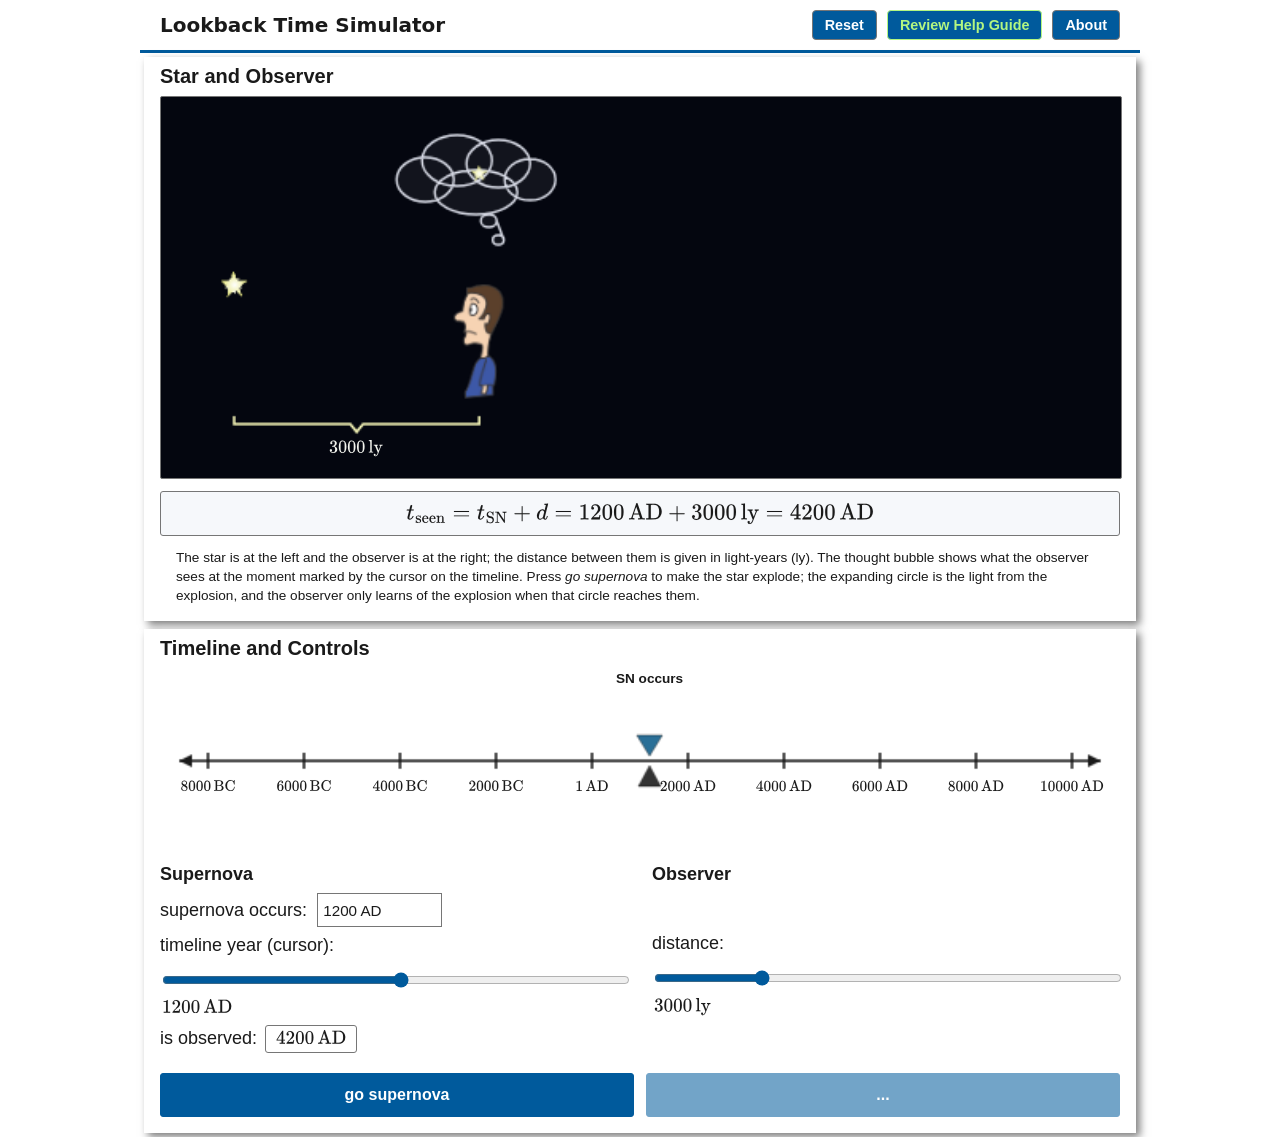
==== html5/index.html @ 791a2f91 "initial commit" ====
<!DOCTYPE html>
<html lang="en">
<head>
  <meta charset="utf-8">
  <meta name="viewport" content="width=device-width, initial-scale=1">
  <title>Lookback Time Simulator</title>

  <!-- KL-UNL shared foundation (copied in unchanged) -->
  <link href="foundation/kl-unl.css" type="text/css" rel="stylesheet" media="all">
  <!-- Sim-specific styles only -->
  <link href="styles/styles.css" type="text/css" rel="stylesheet" media="all">
</head>
<body>
  <a class="sr-only sr-only-focusable" href="#controls-heading">Skip to controls</a>

  <div class="app-shell">

    <!-- Title bar + Reset / Help / About come from the shared masthead component. -->
    <kl-unl-masthead sim-id="lookbackTime" json-url="foundation/contents.json"></kl-unl-masthead>

    <main class="app-layout sim-layout">

      <!-- ============================================================= -->
      <!-- Display panel: the star, the observer, and the expanding light -->
      <!-- ============================================================= -->
      <section class="panel sim-panel" aria-labelledby="display-heading">
        <h2 id="display-heading" class="panel__heading">Star and Observer</h2>

        <div class="sim-panel__body">
          <div class="panel__canvas-wrap sim-canvas-wrap">
            <canvas id="display-canvas" class="sim-canvas" width="604" height="240"
                    role="img" aria-label="Star and observer display"
                    aria-describedby="display-desc"></canvas>
            <!-- Overlay for the distance label (real HTML/MathJax so it zooms and
                 exposes the MathJax menu); positioned under the brace in JS. -->
            <div id="display-overlay" class="sim-display__overlay" aria-hidden="true">
              <span id="dist-brace-label" class="sim-dist-label"></span>
            </div>
          </div>

          <!-- Live lookback-time relation, typeset by MathJax via klunlShowEquation. -->
          <div class="sim-equation">
            <div id="lookback-eqn" class="sim-equation__math" aria-hidden="true"></div>
            <p id="lookback-eqn-sr" class="sr-only"></p>
          </div>

          <p class="panel__help">
            The star is at the left and the observer is at the right; the distance
            between them is given in light-years (ly). The thought bubble shows what
            the observer sees at the moment marked by the cursor on the timeline. Press
            <em>go supernova</em> to make the star explode; the expanding circle is the
            light from the explosion, and the observer only learns of the explosion when
            that circle reaches them.
          </p>
        </div>

        <!-- Text equivalent of the canvas, updated from state. -->
        <p id="display-desc" class="sr-only" aria-live="polite"></p>
      </section>

      <!-- ============================================================= -->
      <!-- Timeline + Controls panel                                     -->
      <!-- ============================================================= -->
      <section class="panel sim-panel" aria-labelledby="controls-heading">
        <h2 id="controls-heading" class="panel__heading">Timeline and Controls</h2>

        <div class="sim-panel__body">

          <!-- Timeline: canvas draws the axis, cursor and markers; the numeric tick
               labels live in an HTML overlay so they are MathJax-typeset and zoom. -->
          <div class="sim-timeline">
            <div class="panel__canvas-wrap sim-canvas-wrap">
              <canvas id="timeline-canvas" class="sim-canvas" width="600" height="120"
                      role="img" aria-label="Timeline of years"
                      aria-describedby="timeline-desc"></canvas>
              <!-- Overlay layer (year ticks + moving labels), positioned in JS. -->
              <div id="timeline-overlay" class="sim-timeline__overlay" aria-hidden="true"></div>
            </div>
            <p id="timeline-desc" class="sr-only" aria-live="polite"></p>
          </div>

          <div class="sim-controls">

            <!-- ---- Supernova / timeline-year controls ---- -->
            <fieldset class="control-fieldset sim-fieldset">
              <legend class="control-fieldset__legend">Supernova</legend>

              <div class="control-row sim-row">
                <label class="control-row__label" for="sn-year-input">supernova occurs:</label>
                <input class="control-row__input sim-year-input" type="text"
                       id="sn-year-input" inputmode="text" autocomplete="off"
                       aria-describedby="sn-year-hint" value="1200 AD">
                <span id="sn-year-hint" class="sr-only">Type a year such as 1200 AD or 500 BC, then press Enter.</span>
              </div>

              <div class="control-row sim-row sim-row--slider">
                <label class="control-row__label" for="year-range" id="year-range-label">timeline year (cursor):</label>
                <input class="control-row__slider sim-slider" type="range" id="year-range"
                       min="-7999" max="10000" step="1" value="1200"
                       aria-describedby="year-range-value">
                <output class="sim-value" id="year-range-value" for="year-range"></output>
              </div>

              <div class="sim-row--observed">
                <span class="control-row__label">is observed:</span>
                <output class="sim-value sim-value--boxed" id="observed-output" for="year-range"></output>
              </div>
            </fieldset>

            <!-- ---- Observer distance control ---- -->
            <fieldset class="control-fieldset sim-fieldset">
              <legend class="control-fieldset__legend">Observer</legend>

              <div class="control-row sim-row sim-row--slider sim-row--align-slider">
                <label class="control-row__label" for="dist-range">distance:</label>
                <input class="control-row__slider sim-slider" type="range" id="dist-range"
                       min="1000" max="10000" step="100" value="3000"
                       aria-describedby="dist-value">
                <output class="sim-value" id="dist-value" for="dist-range"></output>
              </div>
            </fieldset>

            <!-- ---- Run controls ---- -->
            <div class="button-row sim-button-row">
              <button type="button" class="button sim-button" id="start-reset-button">go supernova</button>
              <button type="button" class="button sim-button" id="pause-resume-button" disabled>...</button>
            </div>

          </div><!-- /sim-controls -->
        </div>
      </section>

      <!-- Polite announcements of committed state changes. -->
      <p id="sr-status" class="sr-only" aria-live="polite"></p>

    </main>
  </div>

  <!-- Foundation equation helper (copied in unchanged) -->
  <script src="foundation/kl-unl.js"></script>
  <!-- Shared masthead custom element (copied in unchanged) -->
  <script src="foundation/kl-unl-masthead.js"></script>

  <!-- MathJax (vendored locally; SVG output is self-contained, no CDN). -->
  <script>
    window.MathJax = {
      loader: { failed: function (err) { console.warn('[MathJax] optional component not vendored:', err.message); } },
      tex: { inlineMath: [['\\(', '\\)'], ['$', '$']] },
      svg: { fontCache: 'none' },
      options: { enableMenu: true, menuOptions: { settings: { assistiveMml: false } } }
    };
  </script>
  <script src="assets/mathjax/tex-mml-svg.js"></script>

  <!-- Sim logic -->
  <script src="simulation.js"></script>
</body>
</html>
---- html5/foundation/kl-unl.css ----
/* Default CSS style */

/* Default color palette and style for project, including masthead */
:root {
  --foreground-color:        #1a1a1a;  /* dark charcoal grey */
  --background-color:        #ffffff;  /* white              */
  --alert-color-r:           #ea351f;  /* red-orange         */
  --alert-color-g:           #b3f681;  /* light neon green   */
  --outline-color:           #005fcc;  /* deep azure blue    */
  
  --button-foreground-color: #ffffff;  /* white              */
  --button-background-color: #005a9c;  /* french blue        */
  --button-outline-width:    2px;      /* aka focus ring     */
  --button-outline-style:    solid;
  --button-outline-color:    #ffbc00;  /* yellow-orange      */
  --button-hover-darken:     0.9;      /* reduces brightness to 90% */

  --border-width:            1px;
  --border-style:            solid;
  --border-color:            #767676;  /* medium grey        */
  --border-bottom-width:     3px;
  --border-bottom-style:     solid;
  --border-bottom-color:     #005a9c;  /* french blue        */
}

html {
  font-size:      100%;
}

body {
  font-family:    Sans-Serif, Arial, Helvetica, sans-serif;
  font-size:      0.9rem;
  margin:         0;
  color:          var(--foreground-color, #1a1a1a);
  background:     var(--background-color, #ffffff);
}

/* Visually hidden, available to screen readers */
.sr-only {
  position:       absolute;
  width:          1px;
  height:         1px;
  padding:        0;
  margin:         -1px;
  overflow:       hidden;
  clip:           rect(0, 0, 0, 0);
  white-space:    nowrap;
  border:         0;
}

.sr-only-focusable:active,
.sr-only-focusable:focus {
  position:       static;
  width:          auto;
  height:         auto;
  margin:         0;
  overflow:       visible;
  clip:           auto;
  white-space:    normal;
  padding:        0.5rem 1rem;
  color:          var(--foreground-color, #1a1a1a);
  background:     var(--background-color, #ffffff);
  border-width:   var(--border-width,     1px);
  border-style:   var(--border-style,     solid);
  border-color:   var(--border-color,     #767676);
  z-index:        1000;
}

.app-shell {
  position:       relative;
  max-width:      62.5rem;
  margin:         0 auto;
  min-height:     20rem;
}

.app-shell__backdrop {
  position:       absolute;
  left:           0;
  top:            0;
  z-index:        0;
  pointer-events: none;
  box-shadow:     0.25rem 0.25rem 0.5rem rgba(0, 0, 0, 0.5);
}

.app-layout {
  position:       relative;
  z-index:        1;
  display:        grid;
  grid-template-columns: 25rem 1fr;
  grid-template-rows:    auto;
  gap:            0;
  align-items:    start;
  padding-top:    0.25rem;
}

.app-layout__left {
  display:        flex;
  flex-direction: column;
  gap:            0;
}
u
.app-layout__right {
  min-width:      0;
}

.panel {
  background:     var(--background-color, #ffffff);
  box-shadow:     0.25rem 0.25rem 0.5rem rgba(0, 0, 0, 0.5);
}

.panel__heading {
  margin:         0;
  padding:        0.5rem 1rem;
  font-size:      1rem;
  font-weight:    bold;
}

.panel--size {
  min-height:     26.875rem;
}

.panel--size .panel__canvas-wrap {
  padding:        0 1.25rem 1rem;
}

.panel--cursor {
  padding:        0 0 1rem;
}

.panel__canvas-wrap {
  line-height:    0;
}

.panel__help {
  margin:         0.75rem 1rem 0;
  font-size:      0.85rem;
  line-height:    1.4;
}

.control-fieldset {
  border:         0;
  margin:         0;
  padding:        0 1rem 0.5rem;
}

.control-fieldset__legend {
  font-weight:    bold;
  padding:        0 0 0.5rem;
}

.control-fieldset--plot {
  padding-top:    0.25rem;
}

/* Desktop widths (larger screens) */
.control-row {
  display:        grid;
  grid-template-columns: repeat(auto-fit, minmax(auto, 1fr));  /* Update for specific case */
  align-items:    center;
  gap:            0.35rem 0.5rem;
  margin-bottom:  0.25rem;
}

.control-row__label {
  font-weight:    normal;
}

.control-row__input {
  font-size:      0.95rem;
  width:          5.75rem;
  min-height:     1.5rem;
  padding:        0.25rem 0.35rem;
  color:          var(--foreground-color, #1a1a1a);
  background:     var(--background-color, #ffffff);
  border-width:   var(--border-width,     1px);
  border-style:   var(--border-style,     solid);
  border-color:   var(--border-color,     #767676);
}

.control-row__slider {
  display:        block;
  cursor:         pointer;
}

.control-row--axes {
  grid-template-columns: auto 1fr auto 1fr;
  margin-bottom:  0.75rem;
}

.control-row--axes label {
  font-weight:    normal;
}

.control-row--axes select {
  min-height:     2.75rem;
  padding:        0.25rem;
  color:          var(--foreground-color, #1a1a1a);
  background:     var(--background-color, #ffffff);
  border-width:   var(--border-width,     1px);
  border-style:   var(--border-style,     solid);
  border-color:   var(--border-color,     #767676);
}

.control-grid {
  display:        grid;
  grid-template-columns: 1fr 1fr;
  gap:            0.5rem 1rem;
}

.control-choice {
  display:        flex;
  align-items:    center;
  gap:            0.35rem;
  min-height:     1.25rem;
}

.control-choice input[type="checkbox"],
.control-choice input[type="radio"] {
  width:          1.25rem;
  height:         1.25rem;
  flex-shrink:    0;
  margin:         0;
}

.control-choice label {
  cursor:         pointer;
  font-weight:    normal;
}

.button {
  min-height:     2.75rem;
  min-width:      2.75rem;
  padding:        0.35rem 0.75rem;
  cursor:         pointer;
}

.button-row {
  display:        flex;
  width:          100%;
  justify-content: space-between;  /* Flush to the edges, space between them */
}

/* Focus: visible for keyboard users; suppress only for mouse clicks where supported */
:focus:not(:focus-visible) {
  outline:        0;
}

:focus-visible {
  outline-width:  0.125rem;
  outline-style:  solid;
  outline-color:  var(--outline-color,    #005fcc);
  outline-offset: 0.125rem;
}

.modal {
  display:        none;
  z-index:        20;
  position:       absolute;
  left:           20%;
  top:            20%;
  right:          20%;
  overflow:       auto;
  background:     var(--alert-color-r,    #ea351f);
}

.modal-content {
  display:        flex;
  align-items:    flex-start;
  justify-content: space-between;
  gap:            0.5rem;
  margin:         0.125rem;
  padding:        0.5rem;
  color:          var(--foreground-color, #1a1a1a);
  background:     var(--background-color, #ffffff);
  border-width:   var(--border-width,     1px);
  border-style:   var(--border-style,     solid);
  border-color:   var(--border-color,     #767676);
}

.close {
  color:          var(--border-color,     #767676);
  font-size:      1.75rem;
  font-weight:    bold;
  line-height:    1;
  cursor:         pointer;
  flex-shrink:    0;
  min-width:      2.75rem;
  min-height:     2.75rem;
  text-align:     center;
}

.close:hover,
.close:focus {
  color:          var(--foreground-color, #1a1a1a);
}

.controls-panel {
  grid-column:    1 / -1;
  display:        grid;
  grid-template-columns: 25rem 1fr;
  align-items:    start;
}

/* Handheld widths (smaller screens) */
@media (max-width: 56rem) {
  .app-layout {
    grid-template-columns: 1fr;
  }

  .controls-panel {
    display:      block;
  }

  .control-row {
    grid-template-columns: repeat(auto-fit, minmax(auto, 1fr));  /* Update for specific case */
  }

  .control-row__slider {
    grid-column:  1 / -1;
  }

  .control-row--axes {
    grid-template-columns: 1fr 1fr;
  }

  .control-grid,
  .control-grid--stars {
    grid-template-columns: 1fr 1fr;
  }
}
---- html5/styles/styles.css ----
/* =====================================================================
   Lookback Time Simulator -- sim-specific styles ONLY.
   The shared look/palette comes from foundation/kl-unl.css; this file
   layers sim-specific structure on top without editing the foundation.
   ===================================================================== */

:root {
  /* Sim spacing scale (rem) -- reused for consistent rhythm. */
  --sim-gap:        0.75rem;
  --sim-pad:        1rem;
  /* Display "sky" colours (the original Flash stage was a black sky). */
  --sim-sky:        #04060f;
  --sim-sky-border: #767676;
}

/* Larger, zoomable body copy (foundation default is 0.9rem; rule 10 floor
   is ~1.125rem). Everything is in rem/em so it tracks the browser setting. */
.sim-layout {
  font-size:      1.125rem;
}

/* Both panels stack full-width in reading order (mirrors the original's two
   stacked panels) and the layout reflows to a single column for free. */
.sim-layout {
  grid-template-columns: 1fr;
  gap:            0.5rem;
  padding:        0.25rem;
}

.sim-panel {
  padding-bottom: var(--sim-pad);
  /* Allow the panel (a grid item) to shrink below the canvas's intrinsic
     width, so a narrow viewport doesn't get horizontal overflow. */
  min-width:      0;
}

.sim-panel__body {
  padding:        0 var(--sim-pad);
  min-width:      0;
}

.sim-canvas-wrap {
  min-width:      0;
}

.panel__heading {
  font-size:      1.25rem;
}

/* ---- Canvas stage (scales to fit, preserves aspect ratio) ---- */
.sim-canvas-wrap {
  position:       relative;
  line-height:    0;
}

.sim-canvas {
  display:        block;
  width:          100%;          /* scales with the panel width ... */
  height:         auto;          /* ... keeping the aspect ratio */
  max-width:      100%;
  touch-action:   none;   /* draggable surfaces: don't scroll/zoom the page */
}

#display-canvas {
  background:     var(--sim-sky);
  border:         1px solid var(--sim-sky-border);
  border-radius:  2px;
  aspect-ratio:   604 / 240;     /* shrink the box proportionally as width drops */
}

#timeline-canvas {
  background:     var(--background-color, #fff);
  aspect-ratio:   600 / 120;
}

/* Distance label, centered under the brace, over the dark display canvas. */
.sim-display__overlay {
  position:       absolute;
  left:           0;
  top:            0;
  width:          100%;
  height:         100%;
  pointer-events: none;
}

.sim-dist-label {
  position:       absolute;
  transform:      translateX(-50%);
  white-space:    nowrap;
  line-height:    1;
  color:          #f3f4ee;       /* light text on the night sky */
  font-size:      0.95rem;
}

/* ---- Lookback-time equation ---- */
.sim-equation {
  margin:         var(--sim-gap) 0 0;
  padding:        0.5rem 0.75rem;
  text-align:     center;
  border:         1px solid var(--border-color, #767676);
  border-radius:  3px;
  background:     #f6f8fb;
  overflow-x:     auto;          /* long equation scrolls inside the box,
                                    never pushing the page wider */
}

.sim-equation__math {
  font-size:      1.2rem;
  line-height:    1.4;
}

/* ---- Timeline overlay (numeric tick + moving labels) ---- */
.sim-timeline {
  margin-bottom:  0.25rem;       /* tighter: bring the controls up */
}

.sim-timeline__overlay {
  position:       absolute;
  left:           0;
  top:            0;
  width:          100%;
  height:         100%;
  pointer-events: none;
}

.sim-tick-label,
.sim-marker-label {
  position:       absolute;
  transform:      translateX(-50%);
  white-space:    nowrap;
  line-height:    1;
  font-size:      0.8rem;
  color:          var(--foreground-color, #1a1a1a);
}

.sim-marker-label {
  font-size:      0.85rem;
  font-weight:    bold;
}

.sim-marker-label--observed {
  color:          #8a1500;
}

/* ---- Controls ---- */
.sim-controls {
  margin-top:     0.25rem;        /* tighter: bring the control boxes up */
  display:        grid;
  grid-template-columns: 1fr 1fr;
  gap:            var(--sim-gap) 1.5rem;
  align-items:    start;
}

.sim-fieldset {
  padding:        0;
  margin:         0;
}

/* Align labels and their values/inputs down a shared column. */
.sim-row {
  grid-template-columns: max-content minmax(0, 1fr) auto;
  align-items:    center;
  gap:            0.4rem 0.6rem;
  margin-bottom:  0.5rem;
}

/* Slider rows stack: label, slider, then the value left-aligned and pulled
   up close to the slider. */
.sim-row--slider {
  display:        flex;
  flex-direction: column;
  align-items:    stretch;
  gap:            0;
}

.sim-row--slider .sim-value {
  text-align:     left;          /* left-align the value under the slider */
  min-width:      0;
  margin-top:     -0.35rem;       /* nudge it up toward the slider */
  padding-left:   0.1rem;
}

/* Push the distance slider down so it lines up (bottom-aligned) with the
   timeline-year slider, whose column has an extra "supernova occurs" row
   above it. Only applies in the two-column layout (reset when stacked). */
.sim-row--align-slider {
  margin-top:     2.5rem;
}

.sim-year-input {
  width:          7rem;
}

/* Numeric readouts: right-aligned so digits line up. */
.sim-value {
  font-variant-numeric: tabular-nums;
  text-align:     right;
  min-width:      4.5rem;
  font-size:      1rem;
}

/* "is observed:" row -- label and boxed answer sit close together. */
.sim-row--observed {
  display:        flex;
  align-items:    center;
  gap:            0.5rem;
  margin-bottom:  0.5rem;
}

.sim-value--boxed {
  text-align:     left;
  min-width:      0;
  padding:        0.25rem 0.6rem;
  border:         1px solid var(--border-color, #767676);
  border-radius:  3px;
  background:     var(--background-color, #ffffff);
}

.sim-button-row {
  grid-column:    1 / -1;
  gap:            0.75rem;
}

/* Blue buttons with white text, using the foundation palette variables
   (the foundation .button class sets size/padding but not colors). */
.sim-button {
  flex:           1 1 0;
  font-size:      1rem;
  font-weight:    600;
  color:          var(--button-foreground-color, #ffffff);
  background:     var(--button-background-color, #005a9c);
  border:         1px solid var(--button-background-color, #005a9c);
  border-radius:  3px;
}

.sim-button:hover:not(:disabled) {
  filter:         brightness(var(--button-hover-darken, 0.9));
}

.sim-button:disabled {
  opacity:        0.55;
  cursor:         not-allowed;
}

/* ---- Native range slider: comfortable, keyboard-friendly, big track ---- */
.sim-slider {
  width:          100%;
  min-height:     2.75rem;       /* >=44px touch target */
  accent-color:   var(--button-background-color, #005a9c);
  cursor:         pointer;
}

.sim-slider:disabled {
  opacity:        0.5;
  cursor:         not-allowed;
}

/* ===== Responsive: tablet / phone portrait ===== */
@media (max-width: 56rem) {
  .sim-controls {
    grid-template-columns: 1fr;   /* stack the two control groups */
  }
  .sim-row--align-slider {
    margin-top:   0.5rem;         /* stacked: no cross-column alignment needed */
  }
}

@media (max-width: 30rem) {
  .sim-layout {
    font-size:    1.0625rem;
  }
  .sim-button-row {
    flex-wrap:    wrap;
  }
  .sim-equation__math {
    font-size:    1.05rem;
  }
  /* Thin the 10 timeline labels to 5 evenly-spaced ones so they don't overlap
     at phone-portrait width (the axis tick marks on the canvas still show all). */
  .sim-tick-label[data-tick="1"],
  .sim-tick-label[data-tick="3"],
  .sim-tick-label[data-tick="5"],
  .sim-tick-label[data-tick="7"],
  .sim-tick-label[data-tick="9"] {
    display:      none;
  }
  .sim-tick-label {
    font-size:    0.72rem;
  }
}

/* ===== Reduced motion: the JS jumps to end states instead of animating;
   nothing here flashes. ===== */
@media (prefers-reduced-motion: reduce) {
  .sim-canvas {
    /* no CSS transitions to suppress; canvas redraws are state-driven */
  }
}
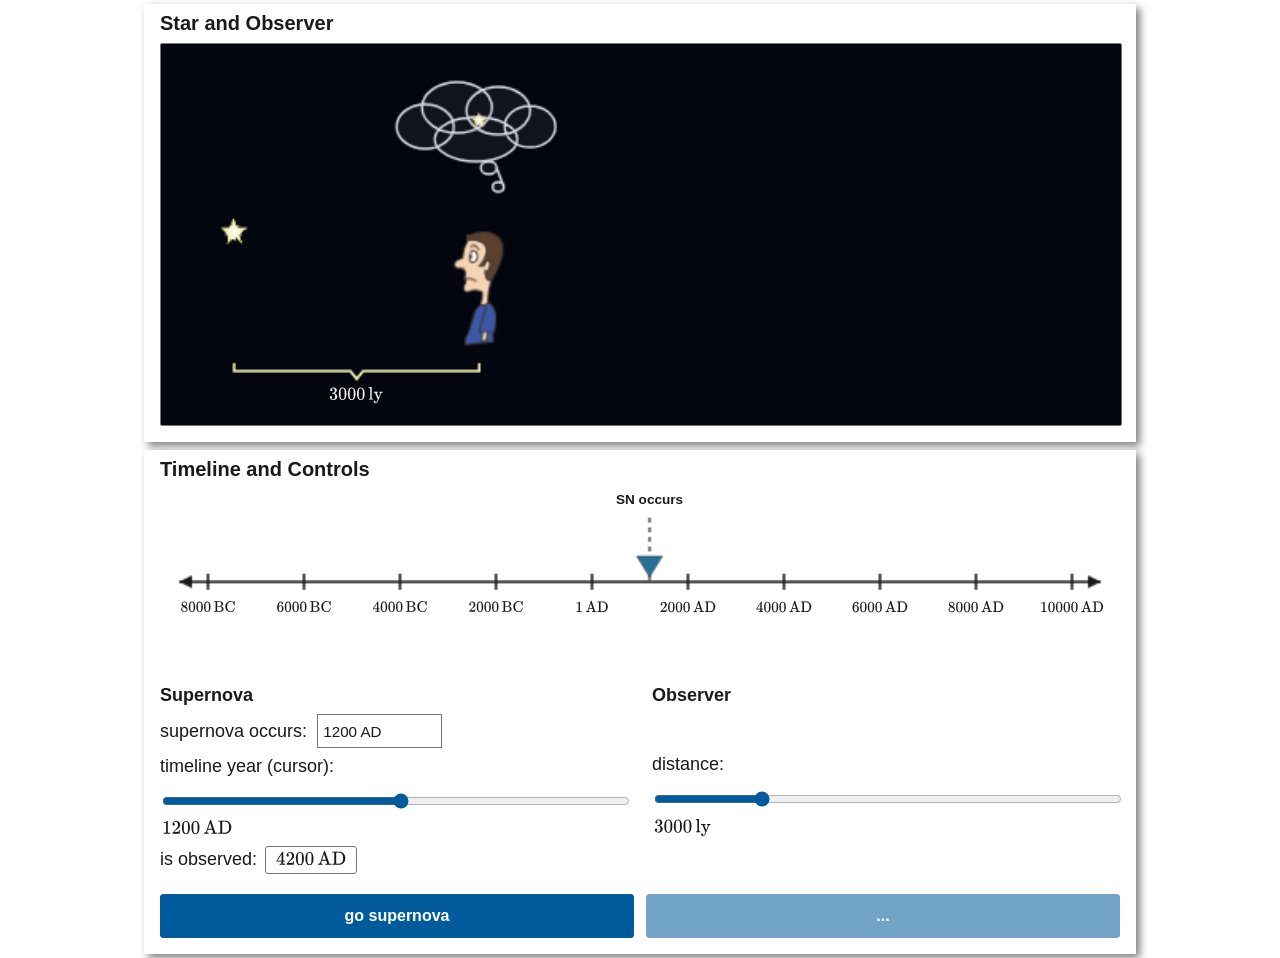
==== commit 1c66bd61: "..." ====
--- a/html5/index.html
+++ b/html5/index.html
@@ -37,25 +37,11 @@
               <span id="dist-brace-label" class="sim-dist-label"></span>
             </div>
           </div>
-
-          <!-- Live lookback-time relation, typeset by MathJax via klunlShowEquation. -->
-          <div class="sim-equation">
-            <div id="lookback-eqn" class="sim-equation__math" aria-hidden="true"></div>
-            <p id="lookback-eqn-sr" class="sr-only"></p>
-          </div>
-
-          <p class="panel__help">
-            The star is at the left and the observer is at the right; the distance
-            between them is given in light-years (ly). The thought bubble shows what
-            the observer sees at the moment marked by the cursor on the timeline. Press
-            <em>go supernova</em> to make the star explode; the expanding circle is the
-            light from the explosion, and the observer only learns of the explosion when
-            that circle reaches them.
-          </p>
         </div>
 
-        <!-- Text equivalent of the canvas, updated from state. -->
-        <p id="display-desc" class="sr-only" aria-live="polite"></p>
+        <!-- Text equivalent of the canvas (read when the screen reader reaches the
+             canvas via aria-describedby; the single live region is #sr-status). -->
+        <p id="display-desc" class="sr-only"></p>
       </section>
 
       <!-- ============================================================= -->
@@ -76,7 +62,7 @@
               <!-- Overlay layer (year ticks + moving labels), positioned in JS. -->
               <div id="timeline-overlay" class="sim-timeline__overlay" aria-hidden="true"></div>
             </div>
-            <p id="timeline-desc" class="sr-only" aria-live="polite"></p>
+            <p id="timeline-desc" class="sr-only"></p>
           </div>
 
           <div class="sim-controls">
@@ -95,15 +81,20 @@
 
               <div class="control-row sim-row sim-row--slider">
                 <label class="control-row__label" for="year-range" id="year-range-label">timeline year (cursor):</label>
+                <!-- aria-valuetext (set in JS) speaks the year + era, e.g. "1200 AD"
+                     / "8000 BC", instead of the raw signed number. -->
                 <input class="control-row__slider sim-slider" type="range" id="year-range"
                        min="-7999" max="10000" step="1" value="1200"
-                       aria-describedby="year-range-value">
-                <output class="sim-value" id="year-range-value" for="year-range"></output>
+                       aria-valuetext="1200 AD">
+                <!-- MathJax value is visual only; the spoken value is on the slider. -->
+                <output class="sim-value" id="year-range-value" for="year-range" aria-hidden="true"></output>
               </div>
 
               <div class="sim-row--observed">
-                <span class="control-row__label">is observed:</span>
-                <output class="sim-value sim-value--boxed" id="observed-output" for="year-range"></output>
+                <span class="control-row__label" id="observed-label-text">is observed:</span>
+                <output class="sim-value sim-value--boxed" id="observed-output" for="year-range" aria-hidden="true"></output>
+                <!-- Spoken equivalent of the boxed value, e.g. "4200 AD". -->
+                <span class="sr-only" id="observed-sr"></span>
               </div>
             </fieldset>
 
@@ -113,10 +104,11 @@
 
               <div class="control-row sim-row sim-row--slider sim-row--align-slider">
                 <label class="control-row__label" for="dist-range">distance:</label>
+                <!-- aria-valuetext (set in JS) speaks e.g. "3000 light years". -->
                 <input class="control-row__slider sim-slider" type="range" id="dist-range"
                        min="1000" max="10000" step="100" value="3000"
-                       aria-describedby="dist-value">
-                <output class="sim-value" id="dist-value" for="dist-range"></output>
+                       aria-valuetext="3000 light years">
+                <output class="sim-value" id="dist-value" for="dist-range" aria-hidden="true"></output>
               </div>
             </fieldset>
 
--- a/html5/foundation/kl-unl.css
+++ b/html5/foundation/kl-unl.css
@@ -7,7 +7,7 @@
   --alert-color-r:           #ea351f;  /* red-orange         */
   --alert-color-g:           #b3f681;  /* light neon green   */
   --outline-color:           #005fcc;  /* deep azure blue    */
-  
+
   --button-foreground-color: #ffffff;  /* white              */
   --button-background-color: #005a9c;  /* french blue        */
   --button-outline-width:    2px;      /* aka focus ring     */
@@ -301,6 +301,10 @@
   align-items:    start;
 }
 
+.p-indent {
+  margin-left:    20px;
+}
+
 /* Handheld widths (smaller screens) */
 @media (max-width: 56rem) {
   .app-layout {
--- a/html5/styles/styles.css
+++ b/html5/styles/styles.css
@@ -90,23 +90,6 @@
   line-height:    1;
   color:          #f3f4ee;       /* light text on the night sky */
   font-size:      0.95rem;
-}
-
-/* ---- Lookback-time equation ---- */
-.sim-equation {
-  margin:         var(--sim-gap) 0 0;
-  padding:        0.5rem 0.75rem;
-  text-align:     center;
-  border:         1px solid var(--border-color, #767676);
-  border-radius:  3px;
-  background:     #f6f8fb;
-  overflow-x:     auto;          /* long equation scrolls inside the box,
-                                    never pushing the page wider */
-}
-
-.sim-equation__math {
-  font-size:      1.2rem;
-  line-height:    1.4;
 }
 
 /* ---- Timeline overlay (numeric tick + moving labels) ---- */
@@ -272,9 +255,6 @@
   .sim-button-row {
     flex-wrap:    wrap;
   }
-  .sim-equation__math {
-    font-size:    1.05rem;
-  }
   /* Thin the 10 timeline labels to 5 evenly-spaced ones so they don't overlap
      at phone-portrait width (the axis tick marks on the canvas still show all). */
   .sim-tick-label[data-tick="1"],
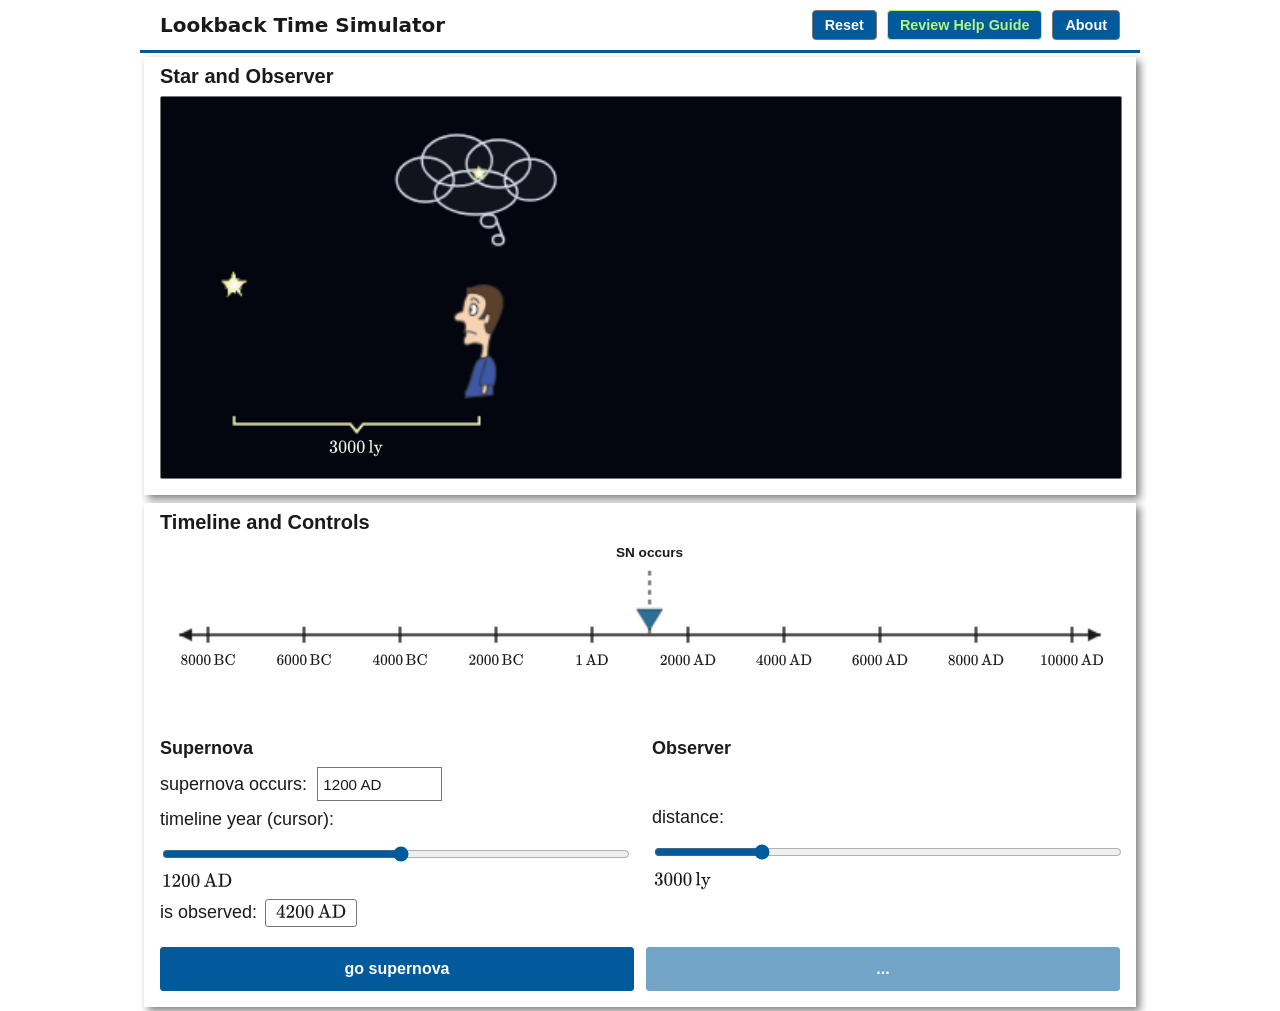
==== commit 9d2becd3: "@ Fix masthead sim-id to match contents.json key index.html requested sim-id "lookbackTime" but the " ====
--- a/html5/index.html
+++ b/html5/index.html
@@ -16,7 +16,7 @@
   <div class="app-shell">
 
     <!-- Title bar + Reset / Help / About come from the shared masthead component. -->
-    <kl-unl-masthead sim-id="lookbackTime" json-url="foundation/contents.json"></kl-unl-masthead>
+    <kl-unl-masthead sim-id="lookbacktimesim" json-url="foundation/contents.json"></kl-unl-masthead>
 
     <main class="app-layout sim-layout">
 
